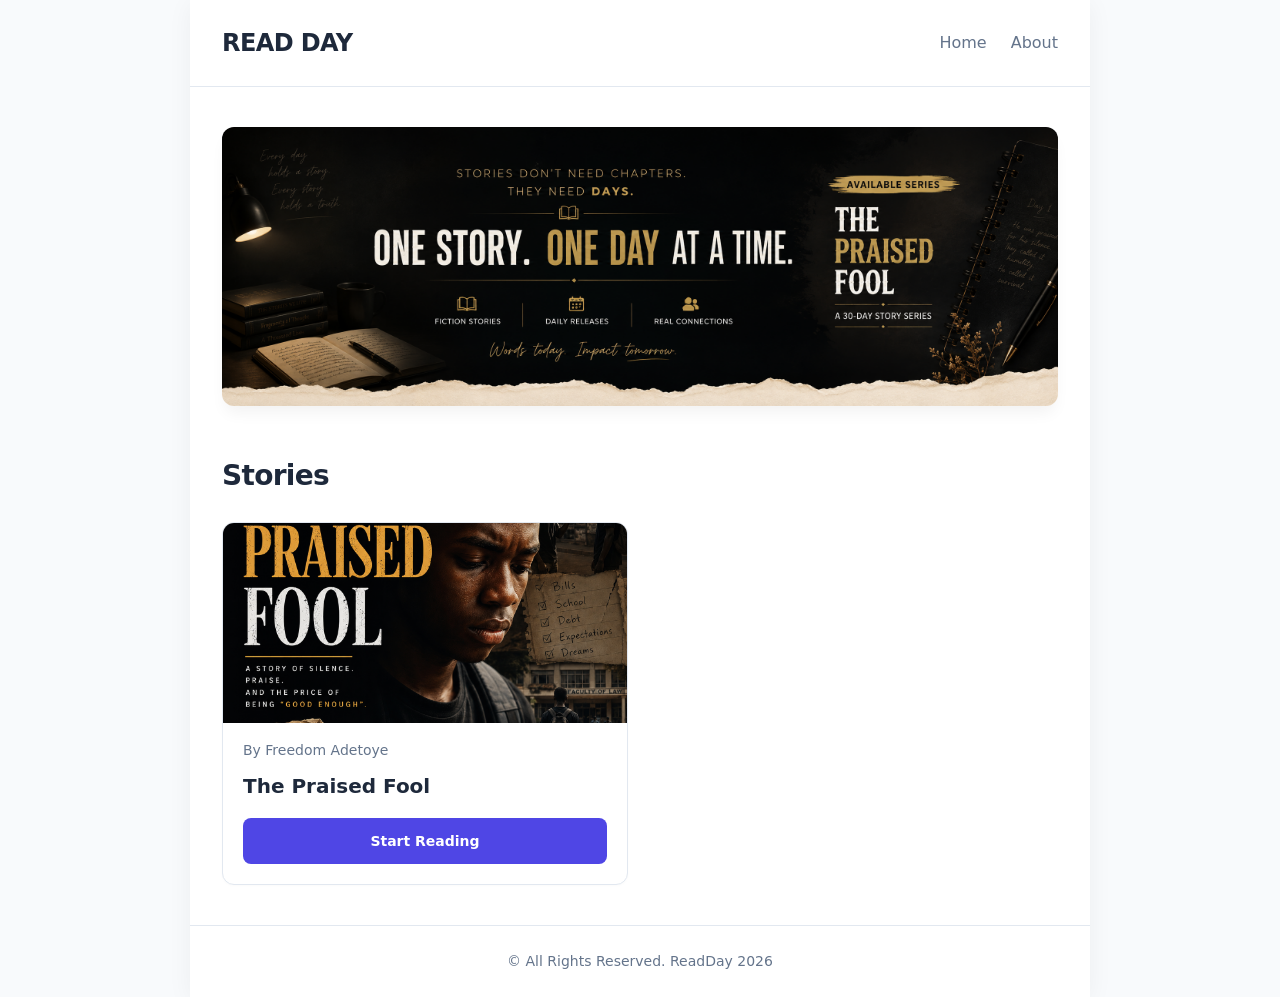
==== index.html @ 152e8ef7 "Initial commit for read day" ====
<!DOCTYPE html>
<html lang="en">
<head>
  <meta charset="UTF-8">
  <meta name="viewport" content="width=device-width, initial-scale=1.0">
  <title>READ-DAY</title>
  <link rel="stylesheet" href="./css/styles.css">
</head>
<body>

  <div class="content">
    <header>
      <h1>READ DAY</h1>

      <nav>
        <ul>
          <li><a href="./index.html">Home</a></li>
          <li><a href="./about.html">About</a></li>
        </ul>
      </nav>

      <div id="menu">
        <span></span>
        <span></span>
        <span></span>
      </div>
    </header>

    <main>
      <section id="hero-section">
        <img class="banner" src="./assets/images/banner.png" alt="Hero Section Banner Image">
      </section>

      <section id="stories">
        <h2>Stories</h2>

        <div id="stories-container"></div>
      </section>
    </main>

    <footer>
      &copy; All Rights Reserved. ReadDay 2026
    </footer>
  </div>

  <script src="./js/script.js"></script>
</body>
</html>
---- css/styles.css ----
/* ==========================
   Base & Reset Styles
   ========================== */
*, *::before, *::after {
  box-sizing: border-box;
  margin: 0;
  padding: 0;
}

:root {
  --bg-color: #f8fafc;
  --card-bg: #ffffff;
  --text-main: #1e293b;
  --text-muted: #64748b;
  --primary: #4f46e5;
  --primary-hover: #4338ca;
  --border-color: #e2e8f0;
  --radius: 12px;
  --transition: all 0.3s ease;
}

body {
  font-family: 'Inter', system-ui, -apple-system, sans-serif;
  background-color: var(--bg-color);
  color: var(--text-main);
  line-height: 1.6;
  display: flex;
  justify-content: center;
  min-height: 100vh;
}

.content {
  width: 100%;
  max-width: 900px;
  background-color: var(--card-bg);
  min-height: 100vh;
  display: flex;
  flex-direction: column;
  box-shadow: 0 4px 24px rgba(0, 0, 0, 0.05);
  margin: 0 auto;
}

/* ==========================
   Header Styles
   ========================== */
header {
  display: flex;
  align-items: center;
  justify-content: space-between;
  padding: 1.5rem 2rem;
  border-bottom: 1px solid var(--border-color);
}

header h1 {
  font-size: 1.5rem;
  font-weight: 800;
  letter-spacing: -0.025em;
  color: var(--text-main);
}

nav ul {
  display: flex;
  list-style: none;
  gap: 1.5rem;
}

nav a {
  text-decoration: none;
  color: var(--text-muted);
  font-weight: 500;
  transition: var(--transition);
}

nav a:hover {
  color: var(--primary);
}

#menu {
  display: none;
  flex-direction: column;
  gap: 5px;
  cursor: pointer;
}

#menu span {
  display: block;
  width: 24px;
  height: 2px;
  background-color: var(--text-main);
  transition: var(--transition);
}

@media (max-width: 640px) {
  nav {
    display: none; 
  }
  #menu {
    display: flex;
  }
}

/* ==========================
   Main Content Layout
   ========================== */
main {
  flex: 1;
  padding: 2.5rem 2rem;
}

/* About Section */
#about-section {
  max-width: 700px;
  margin: 0 auto;
}

#about-section p {
  margin-bottom: 1.5rem;
  font-size: 1.125rem;
  color: var(--text-muted);
}

#about-section strong {
  color: var(--text-main);
}

/* Hero Section / Banner */
#hero-section {
  margin-bottom: 2.5rem;
}

.banner {
  width: 100%;
  max-height: 360px;
  object-fit: cover;
  border-radius: var(--radius);
  box-shadow: 0 10px 15px -3px rgba(0, 0, 0, 0.05);
}

/* ==========================
   Stories Section & Cards
   ========================== */
#stories h2 {
  font-size: 1.75rem;
  font-weight: 700;
  margin-bottom: 1.5rem;
  letter-spacing: -0.025em;
}

#stories-container {
  display: grid;
  grid-template-columns: repeat(auto-fill, minmax(280px, 1fr));
  gap: 1.5rem;
}

#stories-container article {
  background-color: var(--card-bg);
  border: 1px solid var(--border-color);
  border-radius: var(--radius);
  overflow: hidden;
  display: flex;
  flex-direction: column;
  transition: var(--transition);
  box-shadow: 0 1px 3px rgba(0, 0, 0, 0.02);
}

#stories-container article:hover {
  transform: translateY(-4px);
  box-shadow: 0 12px 20px -5px rgba(0, 0, 0, 0.08);
  border-color: #cbd5e1;
}

.cover-img {
  width: 100%;
  height: 200px;
  object-fit: cover;
}

.author {
  font-size: 0.875rem;
  color: var(--text-muted);
  padding: 1rem 1.25rem 0.25rem;
  font-weight: 500;
}

.story-desc {
  padding: 0.25rem 1.25rem 1.25rem;
  display: flex;
  flex-direction: column;
  flex: 1;
  justify-content: space-between;
}

.story-desc h3 {
  font-size: 1.25rem;
  font-weight: 600;
  margin-bottom: 1rem;
  color: var(--text-main);
}

.cta-btn a {
  display: inline-block;
  width: 100%;
  text-align: center;
  background-color: var(--primary);
  color: white;
  text-decoration: none;
  padding: 0.75rem 1rem;
  border-radius: 8px;
  font-weight: 600;
  font-size: 0.875rem;
  transition: var(--transition);
}

.cta-btn a:hover {
  background-color: var(--primary-hover);
}

/* ==========================
   Footer Styles
   ========================== */
footer {
  text-align: center;
  padding: 1.5rem 2rem;
  border-top: 1px solid var(--border-color);
  font-size: 0.875rem;
  color: var(--text-muted);
}

/* ==========================
   Reader Page Styling
   ========================== */
body.reader-page {
  background-color: #f1f5f9;
}

.reader-container {
  max-width: 760px; /* Narrower width for optimal reading line-length */
}

.reader-header {
  display: flex;
  justify-content: space-between;
  align-items: center;
  padding: 1.25rem 2rem;
  background-color: var(--card-bg);
}

.back-btn {
  display: inline-flex;
  align-items: center;
  gap: 0.5rem;
  text-decoration: none;
  color: var(--text-muted);
  font-weight: 500;
  font-size: 0.95rem;
  transition: var(--transition);
}

.back-btn:hover {
  color: var(--primary);
}

.brand-tag {
  font-size: 0.75rem;
  font-weight: 700;
  letter-spacing: 0.05em;
  color: var(--text-muted);
  background: var(--bg-color);
  padding: 0.25rem 0.75rem;
  border-radius: 20px;
}

.story-main {
  padding: 3rem 2.5rem;
}

.story-title-area {
  margin-bottom: 2.5rem;
  text-align: center;
  border-bottom: 1px solid var(--border-color);
  padding-bottom: 2rem;
}

.story-title-area h1 {
  font-size: 2.25rem;
  font-weight: 800;
  color: var(--text-main);
  letter-spacing: -0.03em;
  margin-bottom: 0.75rem;
}

.chapter-badge {
  display: inline-block;
  background-color: #e0e7ff;
  color: var(--primary);
  font-weight: 600;
  font-size: 0.85rem;
  padding: 0.25rem 1rem;
  border-radius: 50px;
}

/* Story Text Layout */
.d-content p {
  font-size: 1.125rem;
  color: #334155;
  line-height: 1.8;
  margin-bottom: 1.5rem;
}

.story-list {
  margin: 1.5rem 0;
  padding-left: 1.5rem;
  color: #334155;
}

.story-list li {
  font-size: 1.125rem;
  line-height: 1.7;
  margin-bottom: 0.5rem;
}

.story-divider {
  border: 0;
  height: 1px;
  background-color: var(--border-color);
  margin: 2.5rem 0;
}

.dialogue-quote {
  font-style: italic;
  font-weight: 500;
  color: var(--text-main);
  border-left: 3px solid var(--primary);
  padding-left: 1rem;
  margin: 1.5rem 0;
}

.story-quote {
  background-color: #f8fafc;
  border-left: 3px solid #cbd5e1;
  padding: 1rem 1.25rem;
  margin: 1.5rem 0;
  border-radius: 0 8px 8px 0;
}

.story-quote p {
  margin-bottom: 0.5rem !important;
  font-style: italic;
  color: var(--text-muted);
}

.story-quote p:last-child {
  margin-bottom: 0 !important;
}

@media (max-width: 640px) {
  .story-main {
    padding: 1.5rem 1rem;
  }
  .story-title-area h1 {
    font-size: 1.75rem;
  }
}
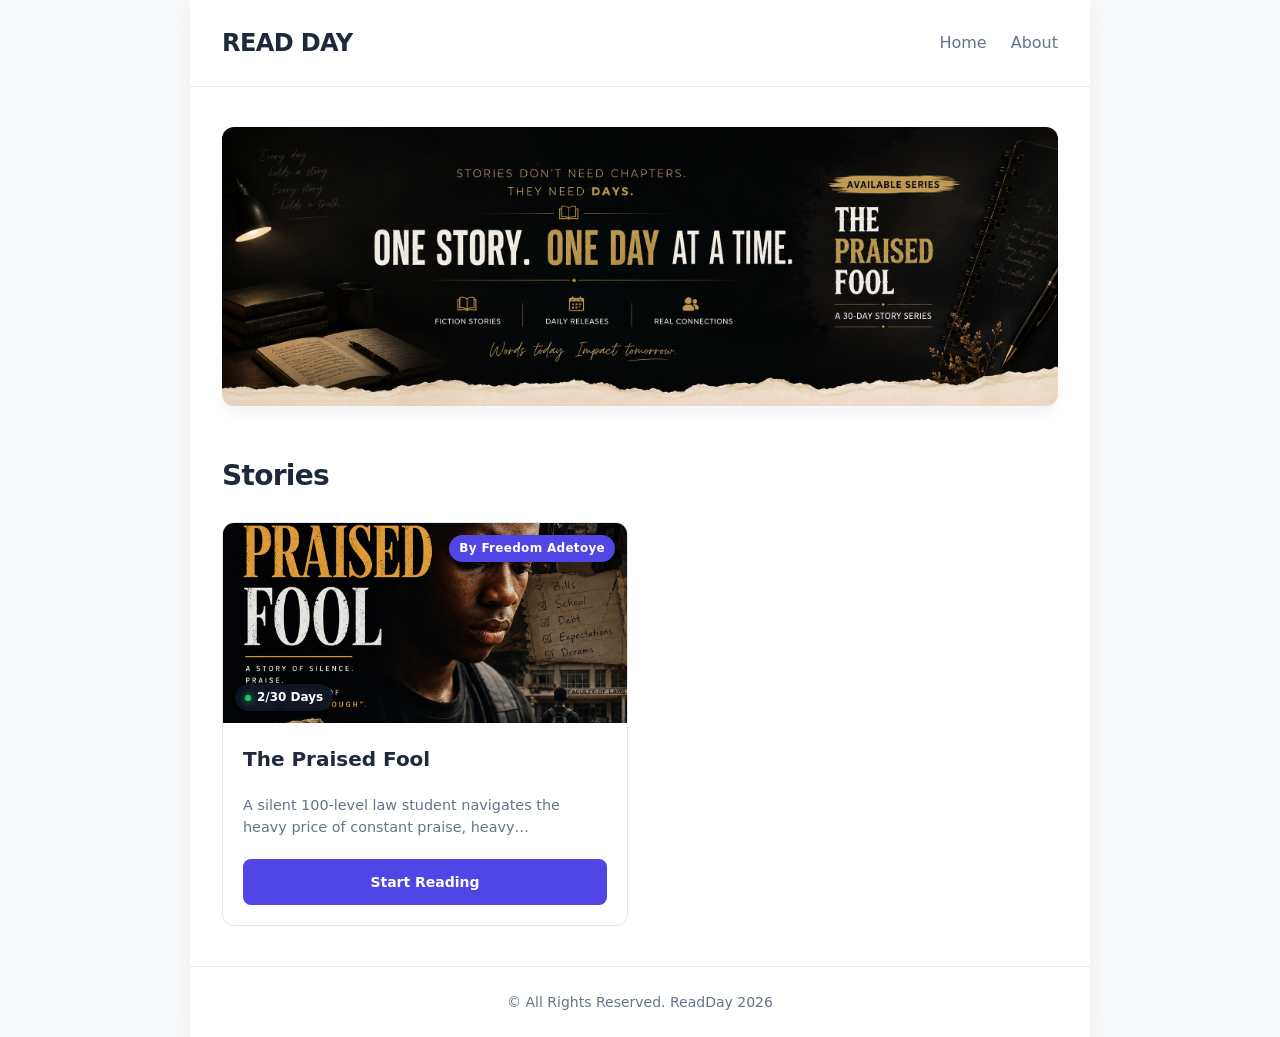
==== commit 4376d94a: "added seo metadata" ====
--- a/index.html
+++ b/index.html
@@ -3,7 +3,70 @@
 <head>
   <meta charset="UTF-8">
   <meta name="viewport" content="width=device-width, initial-scale=1.0">
-  <title>READ-DAY</title>
+
+  <!-- Primary SEO -->
+  <title>ReadDay — Stories Told One Day at a Time</title>
+
+  <meta
+    name="description"
+    content="ReadDay is a storytelling platform where stories unfold one Day at a time. Discover serialized stories, follow your favorite series, and come back for the next Day."
+  >
+
+  <meta
+    name="keywords"
+    content="ReadDay, Read Day, stories, short stories, serialized stories, daily stories, storytelling, fiction, Nigerian stories, African stories, online stories, story series"
+  >
+
+  <meta name="author" content="ReadDay">
+  <meta name="robots" content="index, follow">
+  <meta name="googlebot" content="index, follow">
+
+  <!-- Canonical URL -->
+  <link rel="canonical" href="https://readday.netlify.app/">
+
+  <!-- Google Search Console -->
+  <meta
+    name="google-site-verification"
+    content="KsjH5SV1q-YHQZJ7qArYJ-oVG-c3FbZ7Lfl--VNaDPQ"
+  >
+
+  <!-- Open Graph / Facebook -->
+  <meta property="og:type" content="website">
+  <meta property="og:site_name" content="ReadDay">
+  <meta property="og:title" content="ReadDay — Stories Told One Day at a Time">
+  <meta
+    property="og:description"
+    content="Discover stories that unfold one Day at a time. Read, follow, and return for the next Day."
+  >
+  <meta property="og:url" content="https://readday.netlify.app/">
+  <meta
+    property="og:image"
+    content="https://readday.netlify.app/assets/images/open-graph.png"
+  >
+  <meta property="og:image:alt" content="ReadDay — Stories Told One Day at a Time">
+  <meta property="og:image:type" content="image/png">
+
+  <!-- Twitter / X -->
+  <meta name="twitter:card" content="summary_large_image">
+  <meta name="twitter:title" content="ReadDay — Stories Told One Day at a Time">
+  <meta
+    name="twitter:description"
+    content="Discover stories that unfold one Day at a time. Read, follow, and return for the next Day."
+  >
+  <meta
+    name="twitter:image"
+    content="https://readday.netlify.app/assets/images/banner.png"
+  >
+  <meta name="twitter:image:alt" content="ReadDay — Stories Told One Day at a Time">
+
+  <!-- Favicon -->
+  <link
+    rel="icon"
+    type="image/svg+xml"
+    href="./assets/favicon.svg"
+  >
+
+  <!-- Styles -->
   <link rel="stylesheet" href="./css/styles.css">
 </head>
 <body>
--- a/css/styles.css
+++ b/css/styles.css
@@ -49,6 +49,7 @@
   justify-content: space-between;
   padding: 1.5rem 2rem;
   border-bottom: 1px solid var(--border-color);
+  position: relative;
 }
 
 header h1 {
@@ -80,6 +81,7 @@
   flex-direction: column;
   gap: 5px;
   cursor: pointer;
+  z-index: 101;
 }
 
 #menu span {
@@ -90,12 +92,43 @@
   transition: var(--transition);
 }
 
+/* Mobile Navigation Dropdown */
 @media (max-width: 640px) {
   nav {
     display: none; 
-  }
+    position: absolute;
+    top: 100%;
+    left: 0;
+    width: 100%;
+    background-color: var(--card-bg);
+    border-bottom: 1px solid var(--border-color);
+    padding: 1.25rem 2rem;
+    box-shadow: 0 10px 15px -3px rgba(0, 0, 0, 0.05);
+    z-index: 100;
+  }
+
+  nav.nav-active {
+    display: block;
+  }
+
+  nav ul {
+    flex-direction: column;
+    gap: 1rem;
+  }
+
   #menu {
     display: flex;
+  }
+
+  /* Hamburger to 'X' animation */
+  #menu.open span:nth-child(1) {
+    transform: rotate(45deg) translate(5px, 5px);
+  }
+  #menu.open span:nth-child(2) {
+    opacity: 0;
+  }
+  #menu.open span:nth-child(3) {
+    transform: rotate(-45deg) translate(5px, -5px);
   }
 }
 
@@ -169,21 +202,36 @@
   border-color: #cbd5e1;
 }
 
+/* Card Image Wrapper & Author Badge */
+.card-image-wrapper {
+  position: relative;
+  width: 100%;
+}
+
 .cover-img {
   width: 100%;
   height: 200px;
   object-fit: cover;
-}
-
-.author {
-  font-size: 0.875rem;
-  color: var(--text-muted);
-  padding: 1rem 1.25rem 0.25rem;
-  font-weight: 500;
+  display: block;
+}
+
+.author-badge {
+  position: absolute;
+  top: 12px;
+  right: 12px;
+  background-color: var(--primary);
+  backdrop-filter: blur(4px);
+  color: #ffffff;
+  padding: 4px 10px;
+  font-size: 0.75rem;
+  font-weight: 600;
+  border-radius: 20px;
+  letter-spacing: 0.025em;
+  box-shadow: 0 2px 4px rgba(0, 0, 0, 0.1);
 }
 
 .story-desc {
-  padding: 0.25rem 1.25rem 1.25rem;
+  padding: 1.25rem;
   display: flex;
   flex-direction: column;
   flex: 1;
@@ -193,7 +241,7 @@
 .story-desc h3 {
   font-size: 1.25rem;
   font-weight: 600;
-  margin-bottom: 1rem;
+  margin-bottom: 1.25rem;
   color: var(--text-main);
 }
 
@@ -360,4 +408,47 @@
   .story-title-area h1 {
     font-size: 1.75rem;
   }
+}
+
+/* ==========================
+   Story Card Progress & Snippet
+   ========================== */
+.progress-badge {
+  position: absolute;
+  bottom: 12px;
+  left: 12px;
+  background-color: rgba(15, 23, 42, 0.75);
+  backdrop-filter: blur(4px);
+  color: #ffffff;
+  padding: 4px 10px;
+  font-size: 0.75rem;
+  font-weight: 600;
+  border-radius: 20px;
+  display: flex;
+  align-items: center;
+  gap: 6px;
+  box-shadow: 0 2px 4px rgba(0, 0, 0, 0.1);
+}
+
+.progress-badge .dot {
+  width: 6px;
+  height: 6px;
+  background-color: #cbd5e1;
+  border-radius: 50%;
+}
+
+.progress-badge .dot.live {
+  background-color: #22c55e;
+  box-shadow: 0 0 6px #22c55e;
+}
+
+.story-snippet {
+  font-size: 0.9rem;
+  color: var(--text-muted);
+  margin-bottom: 1.25rem;
+  line-height: 1.5;
+  display: -webkit-box;
+  -webkit-line-clamp: 2;
+  -webkit-box-orient: vertical;
+  overflow: hidden;
 }
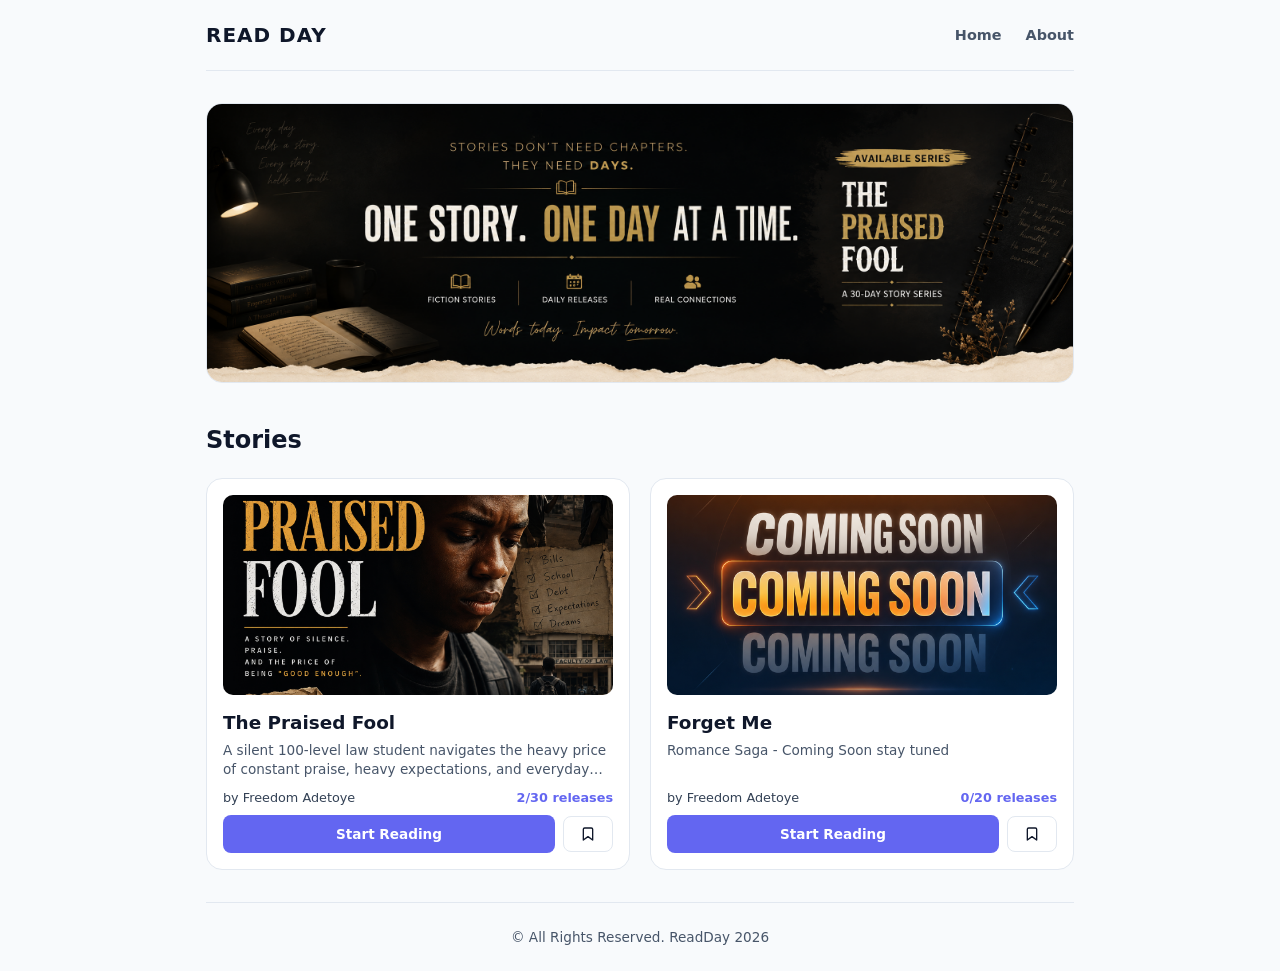
==== commit 7b0c58ce: "edited the homepage" ====
--- a/index.html
+++ b/index.html
@@ -55,7 +55,7 @@
   >
   <meta
     name="twitter:image"
-    content="https://readday.netlify.app/assets/images/banner.png"
+    content="https://readday.netlify.app/assets/images/open-graph.png"
   >
   <meta name="twitter:image:alt" content="ReadDay — Stories Told One Day at a Time">
 
--- a/css/styles.css
+++ b/css/styles.css
@@ -10,34 +10,31 @@
 :root {
   --bg-color: #f8fafc;
   --card-bg: #ffffff;
-  --text-main: #1e293b;
-  --text-muted: #64748b;
-  --primary: #4f46e5;
-  --primary-hover: #4338ca;
+  --text-main: #0f172a;
+  --text-muted: #475569;
+  --primary: #6366f1;
+  --primary-hover: #4f46e5;
   --border-color: #e2e8f0;
-  --radius: 12px;
-  --transition: all 0.3s ease;
+  --radius: 16px;
+  --transition: all 0.2s ease;
 }
 
 body {
   font-family: 'Inter', system-ui, -apple-system, sans-serif;
   background-color: var(--bg-color);
   color: var(--text-main);
-  line-height: 1.6;
-  display: flex;
-  justify-content: center;
+  line-height: 1.5;
   min-height: 100vh;
 }
 
 .content {
   width: 100%;
   max-width: 900px;
-  background-color: var(--card-bg);
+  margin: 0 auto;
+  padding: 0 1rem;
   min-height: 100vh;
   display: flex;
   flex-direction: column;
-  box-shadow: 0 4px 24px rgba(0, 0, 0, 0.05);
-  margin: 0 auto;
 }
 
 /* ==========================
@@ -47,15 +44,15 @@
   display: flex;
   align-items: center;
   justify-content: space-between;
-  padding: 1.5rem 2rem;
+  padding: 1.25rem 0;
   border-bottom: 1px solid var(--border-color);
   position: relative;
 }
 
 header h1 {
-  font-size: 1.5rem;
+  font-size: 1.25rem;
   font-weight: 800;
-  letter-spacing: -0.025em;
+  letter-spacing: 0.05em;
   color: var(--text-main);
 }
 
@@ -68,7 +65,8 @@
 nav a {
   text-decoration: none;
   color: var(--text-muted);
-  font-weight: 500;
+  font-weight: 600;
+  font-size: 0.9rem;
   transition: var(--transition);
 }
 
@@ -81,29 +79,27 @@
   flex-direction: column;
   gap: 5px;
   cursor: pointer;
-  z-index: 101;
 }
 
 #menu span {
   display: block;
-  width: 24px;
+  width: 22px;
   height: 2px;
   background-color: var(--text-main);
   transition: var(--transition);
 }
 
-/* Mobile Navigation Dropdown */
 @media (max-width: 640px) {
   nav {
-    display: none; 
+    display: none;
     position: absolute;
     top: 100%;
     left: 0;
     width: 100%;
     background-color: var(--card-bg);
-    border-bottom: 1px solid var(--border-color);
-    padding: 1.25rem 2rem;
-    box-shadow: 0 10px 15px -3px rgba(0, 0, 0, 0.05);
+    border: 1px solid var(--border-color);
+    border-radius: 12px;
+    padding: 1rem 1.5rem;
     z-index: 100;
   }
 
@@ -113,342 +109,236 @@
 
   nav ul {
     flex-direction: column;
-    gap: 1rem;
+    gap: 0.75rem;
   }
 
   #menu {
     display: flex;
   }
-
-  /* Hamburger to 'X' animation */
-  #menu.open span:nth-child(1) {
-    transform: rotate(45deg) translate(5px, 5px);
-  }
-  #menu.open span:nth-child(2) {
-    opacity: 0;
-  }
-  #menu.open span:nth-child(3) {
-    transform: rotate(-45deg) translate(5px, -5px);
-  }
-}
-
-/* ==========================
-   Main Content Layout
+}
+
+/* ==========================
+   Main & Hero Section
    ========================== */
 main {
   flex: 1;
-  padding: 2.5rem 2rem;
-}
-
-/* About Section */
-#about-section {
-  max-width: 700px;
-  margin: 0 auto;
-}
-
-#about-section p {
-  margin-bottom: 1.5rem;
-  font-size: 1.125rem;
-  color: var(--text-muted);
-}
-
-#about-section strong {
-  color: var(--text-main);
-}
-
-/* Hero Section / Banner */
+  padding: 2rem 0;
+}
+
 #hero-section {
-  margin-bottom: 2.5rem;
+  margin-bottom: 2rem;
 }
 
 .banner {
   width: 100%;
-  max-height: 360px;
+  max-height: 280px;
   object-fit: cover;
   border-radius: var(--radius);
-  box-shadow: 0 10px 15px -3px rgba(0, 0, 0, 0.05);
-}
-
-/* ==========================
-   Stories Section & Cards
+  border: 1px solid var(--border-color);
+}
+
+/* ==========================
+   Stories Section
    ========================== */
 #stories h2 {
-  font-size: 1.75rem;
+  font-size: 1.5rem;
   font-weight: 700;
-  margin-bottom: 1.5rem;
-  letter-spacing: -0.025em;
+  margin-bottom: 1.25rem;
 }
 
 #stories-container {
   display: grid;
-  grid-template-columns: repeat(auto-fill, minmax(280px, 1fr));
-  gap: 1.5rem;
-}
-
-#stories-container article {
+  grid-template-columns: repeat(2, 1fr);
+  gap: 1.25rem;
+}
+
+/* ==========================
+   Story Card
+   ========================== */
+.story-card {
   background-color: var(--card-bg);
   border: 1px solid var(--border-color);
   border-radius: var(--radius);
+  padding: 1rem;
+  display: flex;
+  flex-direction: column;
+  align-items: center;
+  gap: 1rem;
+  transition: var(--transition);
+}
+
+.story-card:hover {
+  border-color: #cbd5e1;
+}
+
+/* Left: Cover Image Box */
+.card-image-wrapper {
+  width: 100%;
+  min-width: 130px;
+  height: 200px;
+  aspect-ratio: 3 / 4;
+  border-radius: 10px;
   overflow: hidden;
-  display: flex;
-  flex-direction: column;
-  transition: var(--transition);
-  box-shadow: 0 1px 3px rgba(0, 0, 0, 0.02);
-}
-
-#stories-container article:hover {
-  transform: translateY(-4px);
-  box-shadow: 0 12px 20px -5px rgba(0, 0, 0, 0.08);
-  border-color: #cbd5e1;
-}
-
-/* Card Image Wrapper & Author Badge */
-.card-image-wrapper {
-  position: relative;
-  width: 100%;
+  background-color: #f1f5f9;
+  flex-shrink: 0;
 }
 
 .cover-img {
   width: 100%;
-  height: 200px;
+  height: 100%;
   object-fit: cover;
   display: block;
 }
 
-.author-badge {
-  position: absolute;
-  top: 12px;
-  right: 12px;
-  background-color: var(--primary);
-  backdrop-filter: blur(4px);
-  color: #ffffff;
-  padding: 4px 10px;
-  font-size: 0.75rem;
-  font-weight: 600;
-  border-radius: 20px;
-  letter-spacing: 0.025em;
-  box-shadow: 0 2px 4px rgba(0, 0, 0, 0.1);
+/* Right: Content Wrapper */
+.card-content {
+  display: flex;
+  flex-direction: column;
+  justify-content: space-between;
+  flex: 1;
+  min-width: 0;
+  width: 100%;
+}
+
+.story-title {
+  font-size: 1.15rem;
+  font-weight: 700;
+  color: var(--text-main);
+  line-height: 1.3;
+  margin-bottom: 0.35rem;
+  white-space: nowrap;
+  overflow: hidden;
+  text-overflow: ellipsis;
 }
 
 .story-desc {
-  padding: 1.25rem;
-  display: flex;
-  flex-direction: column;
-  flex: 1;
-  justify-content: space-between;
-}
-
-.story-desc h3 {
-  font-size: 1.25rem;
-  font-weight: 600;
-  margin-bottom: 1.25rem;
-  color: var(--text-main);
-}
-
-.cta-btn a {
-  display: inline-block;
-  width: 100%;
-  text-align: center;
-  background-color: var(--primary);
-  color: white;
-  text-decoration: none;
-  padding: 0.75rem 1rem;
-  border-radius: 8px;
-  font-weight: 600;
-  font-size: 0.875rem;
-  transition: var(--transition);
-}
-
-.cta-btn a:hover {
-  background-color: var(--primary-hover);
-}
-
-/* ==========================
-   Footer Styles
-   ========================== */
-footer {
-  text-align: center;
-  padding: 1.5rem 2rem;
-  border-top: 1px solid var(--border-color);
-  font-size: 0.875rem;
+  font-size: 0.85rem;
   color: var(--text-muted);
-}
-
-/* ==========================
-   Reader Page Styling
-   ========================== */
-body.reader-page {
-  background-color: #f1f5f9;
-}
-
-.reader-container {
-  max-width: 760px; /* Narrower width for optimal reading line-length */
-}
-
-.reader-header {
-  display: flex;
-  justify-content: space-between;
-  align-items: center;
-  padding: 1.25rem 2rem;
-  background-color: var(--card-bg);
-}
-
-.back-btn {
-  display: inline-flex;
-  align-items: center;
-  gap: 0.5rem;
-  text-decoration: none;
-  color: var(--text-muted);
-  font-weight: 500;
-  font-size: 0.95rem;
-  transition: var(--transition);
-}
-
-.back-btn:hover {
-  color: var(--primary);
-}
-
-.brand-tag {
-  font-size: 0.75rem;
-  font-weight: 700;
-  letter-spacing: 0.05em;
-  color: var(--text-muted);
-  background: var(--bg-color);
-  padding: 0.25rem 0.75rem;
-  border-radius: 20px;
-}
-
-.story-main {
-  padding: 3rem 2.5rem;
-}
-
-.story-title-area {
-  margin-bottom: 2.5rem;
-  text-align: center;
-  border-bottom: 1px solid var(--border-color);
-  padding-bottom: 2rem;
-}
-
-.story-title-area h1 {
-  font-size: 2.25rem;
-  font-weight: 800;
-  color: var(--text-main);
-  letter-spacing: -0.03em;
-  margin-bottom: 0.75rem;
-}
-
-.chapter-badge {
-  display: inline-block;
-  background-color: #e0e7ff;
-  color: var(--primary);
-  font-weight: 600;
-  font-size: 0.85rem;
-  padding: 0.25rem 1rem;
-  border-radius: 50px;
-}
-
-/* Story Text Layout */
-.d-content p {
-  font-size: 1.125rem;
-  color: #334155;
-  line-height: 1.8;
-  margin-bottom: 1.5rem;
-}
-
-.story-list {
-  margin: 1.5rem 0;
-  padding-left: 1.5rem;
-  color: #334155;
-}
-
-.story-list li {
-  font-size: 1.125rem;
-  line-height: 1.7;
-  margin-bottom: 0.5rem;
-}
-
-.story-divider {
-  border: 0;
-  height: 1px;
-  background-color: var(--border-color);
-  margin: 2.5rem 0;
-}
-
-.dialogue-quote {
-  font-style: italic;
-  font-weight: 500;
-  color: var(--text-main);
-  border-left: 3px solid var(--primary);
-  padding-left: 1rem;
-  margin: 1.5rem 0;
-}
-
-.story-quote {
-  background-color: #f8fafc;
-  border-left: 3px solid #cbd5e1;
-  padding: 1rem 1.25rem;
-  margin: 1.5rem 0;
-  border-radius: 0 8px 8px 0;
-}
-
-.story-quote p {
-  margin-bottom: 0.5rem !important;
-  font-style: italic;
-  color: var(--text-muted);
-}
-
-.story-quote p:last-child {
-  margin-bottom: 0 !important;
-}
-
-@media (max-width: 640px) {
-  .story-main {
-    padding: 1.5rem 1rem;
-  }
-  .story-title-area h1 {
-    font-size: 1.75rem;
-  }
-}
-
-/* ==========================
-   Story Card Progress & Snippet
-   ========================== */
-.progress-badge {
-  position: absolute;
-  bottom: 12px;
-  left: 12px;
-  background-color: rgba(15, 23, 42, 0.75);
-  backdrop-filter: blur(4px);
-  color: #ffffff;
-  padding: 4px 10px;
-  font-size: 0.75rem;
-  font-weight: 600;
-  border-radius: 20px;
-  display: flex;
-  align-items: center;
-  gap: 6px;
-  box-shadow: 0 2px 4px rgba(0, 0, 0, 0.1);
-}
-
-.progress-badge .dot {
-  width: 6px;
-  height: 6px;
-  background-color: #cbd5e1;
-  border-radius: 50%;
-}
-
-.progress-badge .dot.live {
-  background-color: #22c55e;
-  box-shadow: 0 0 6px #22c55e;
-}
-
-.story-snippet {
-  font-size: 0.9rem;
-  color: var(--text-muted);
-  margin-bottom: 1.25rem;
-  line-height: 1.5;
+  line-height: 1.45;
   display: -webkit-box;
   -webkit-line-clamp: 2;
   -webkit-box-orient: vertical;
   overflow: hidden;
+  margin-bottom: 0.5rem;
+}
+
+/* Author & Releases Metadata Row */
+.story-meta {
+  display: flex;
+  align-items: center;
+  justify-content: space-between;
+  font-size: 0.8rem;
+  color: var(--text-muted);
+  margin-top: auto;
+  padding-bottom: 0.5rem;
+}
+
+.author-name {
+  font-weight: 500;
+  color: #334155;
+}
+
+.release-count {
+  font-weight: 600;
+  color: var(--primary);
+}
+
+/* Bottom Action Buttons Row */
+.card-actions {
+  display: flex;
+  align-items: center;
+  gap: 0.5rem;
+}
+
+.btn-read {
+  flex: 1;
+  display: inline-flex;
+  align-items: center;
+  justify-content: center;
+  background-color: var(--primary);
+  color: #ffffff;
+  text-decoration: none;
+  font-size: 0.85rem;
+  font-weight: 600;
+  padding: 0.55rem 0.75rem;
+  border-radius: 8px;
+  transition: var(--transition);
+}
+
+.btn-read:hover {
+  background-color: var(--primary-hover);
+}
+
+.btn-save {
+  width: 50px;
+  height: 36px;
+  display: inline-flex;
+  align-items: center;
+  justify-content: center;
+  background-color: transparent;
+  border: 1px solid var(--border-color);
+  color: var(--text-main);
+  border-radius: 8px;
+  cursor: pointer;
+  transition: var(--transition);
+  flex-shrink: 0;
+}
+
+.btn-save:hover {
+  background-color: #e2e8f0;
+}
+
+/* Mobile Responsiveness */
+@media (max-width: 480px) {
+  .story-card {
+    padding: 0.75rem;
+    gap: 0.75rem;
+    flex-direction: column;
+    align-items: stretch;
+  }
+
+  ._s {
+    display: none;
+  }
+
+  .card-image-wrapper {
+    width: auto;
+    min-width: 105px;
+    height: 200px;
+  }
+
+  .story-title {
+    font-size: 1rem;
+  }
+
+  .story-desc {
+    font-size: 0.8rem;
+    -webkit-line-clamp: 2;
+  }
+
+  .story-meta {
+    font-size: 0.75rem;
+  }
+
+  .btn-read {
+    font-size: 0.8rem;
+    padding: 0.5rem;
+  }
+
+  .btn-save {
+    width: 40px;
+  }
+
+  #stories-container {
+    grid-template-columns: 1fr;
+  }
+}
+
+/* Footer */
+footer {
+  text-align: center;
+  padding: 1.5rem 0;
+  border-top: 1px solid var(--border-color);
+  font-size: 0.85rem;
+  color: var(--text-muted);
 }
